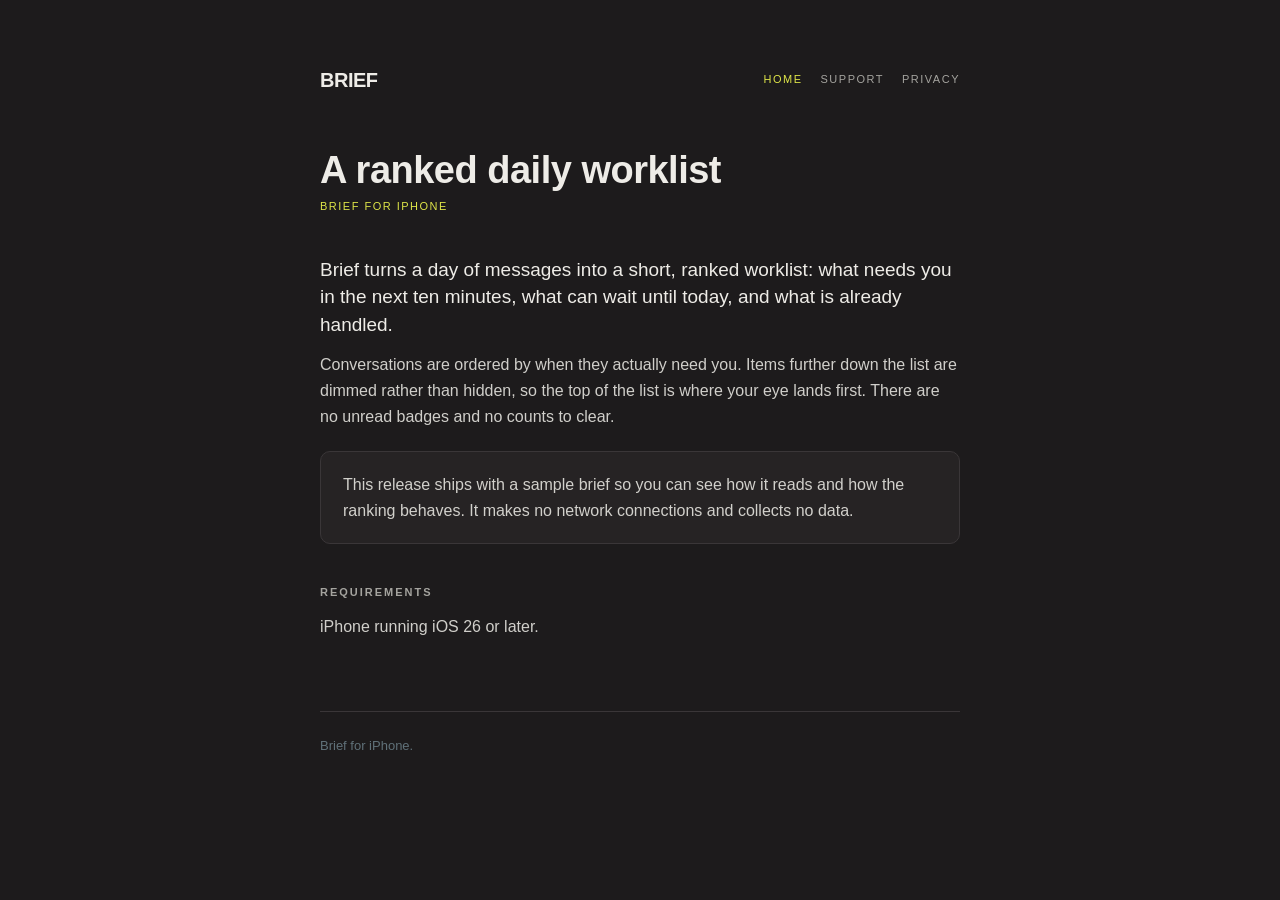
==== index.html @ c8c6f8d3 "Brief: support and privacy pages" ====
<!doctype html><html lang="en"><head><meta charset="utf-8">
<meta name="viewport" content="width=device-width,initial-scale=1">
<title>Brief — Brief</title><link rel="stylesheet" href="style.css"></head><body><div class="wrap">
<header><div class="mark">Brief</div><nav>
<a href="./" aria-current="page">Home</a>
<a href="support.html" >Support</a>
<a href="privacy.html" >Privacy</a>
</nav></header>
<h1>A ranked daily worklist</h1>
<div class="updated">Brief for iPhone</div>
<p class="lead">Brief turns a day of messages into a short, ranked worklist: what needs
you in the next ten minutes, what can wait until today, and what is already handled.</p>
<p>Conversations are ordered by when they actually need you. Items further down the list
are dimmed rather than hidden, so the top of the list is where your eye lands first.
There are no unread badges and no counts to clear.</p>
<div class="card"><p style="margin:0">This release ships with a sample brief so you can
see how it reads and how the ranking behaves. It makes no network connections and
collects no data.</p></div>
<h2>Requirements</h2><p>iPhone running iOS 26 or later.</p>
<footer>Brief for iPhone.</footer></div></body></html>
---- style.css ----
:root{
  --ink:#1d1b1c; --surface:#262324; --line:#3a3638;
  --text:#eeece7; --muted:#a5a49f; --dim:#607179; --accent:#dee548;
}
*{margin:0;padding:0;box-sizing:border-box}
body{background:var(--ink);color:var(--text);
  font-family:-apple-system,BlinkMacSystemFont,"Segoe UI",Helvetica,Arial,sans-serif;
  line-height:1.6;-webkit-font-smoothing:antialiased}
.wrap{max-width:680px;margin:0 auto;padding:64px 20px 96px}
header{display:flex;align-items:center;gap:10px;margin-bottom:56px}
.mark{font-size:20px;font-weight:700;letter-spacing:-.5px;text-transform:uppercase}
nav{margin-left:auto;display:flex;gap:18px}
nav a{color:var(--muted);text-decoration:none;font-size:11px;font-weight:500;
  letter-spacing:1.5px;text-transform:uppercase}
nav a:hover,nav a[aria-current]{color:var(--accent)}
h1{font-size:38px;font-weight:600;line-height:.95;letter-spacing:-.5px;margin-bottom:10px}
.updated{font-size:11px;font-weight:500;letter-spacing:1.5px;text-transform:uppercase;
  color:var(--accent);margin-bottom:40px}
h2{font-size:11px;font-weight:600;letter-spacing:2px;text-transform:uppercase;
  color:var(--muted);margin:40px 0 12px}
h3{font-size:17px;font-weight:600;margin:26px 0 6px}
p{margin-bottom:14px;color:rgba(238,236,231,.86)}
ul{margin:0 0 16px 18px}
li{margin-bottom:7px;color:rgba(238,236,231,.86)}
.lead{font-size:19px;line-height:1.45;color:var(--text)}
.card{background:var(--surface);border:1px solid var(--line);border-radius:10px;
  padding:20px 22px;margin:22px 0}
footer{margin-top:72px;padding-top:24px;border-top:1px solid var(--line);
  font-size:13px;color:var(--dim)}
a{color:var(--accent)}
@media(max-width:520px){h1{font-size:30px}.wrap{padding:40px 20px 72px}}
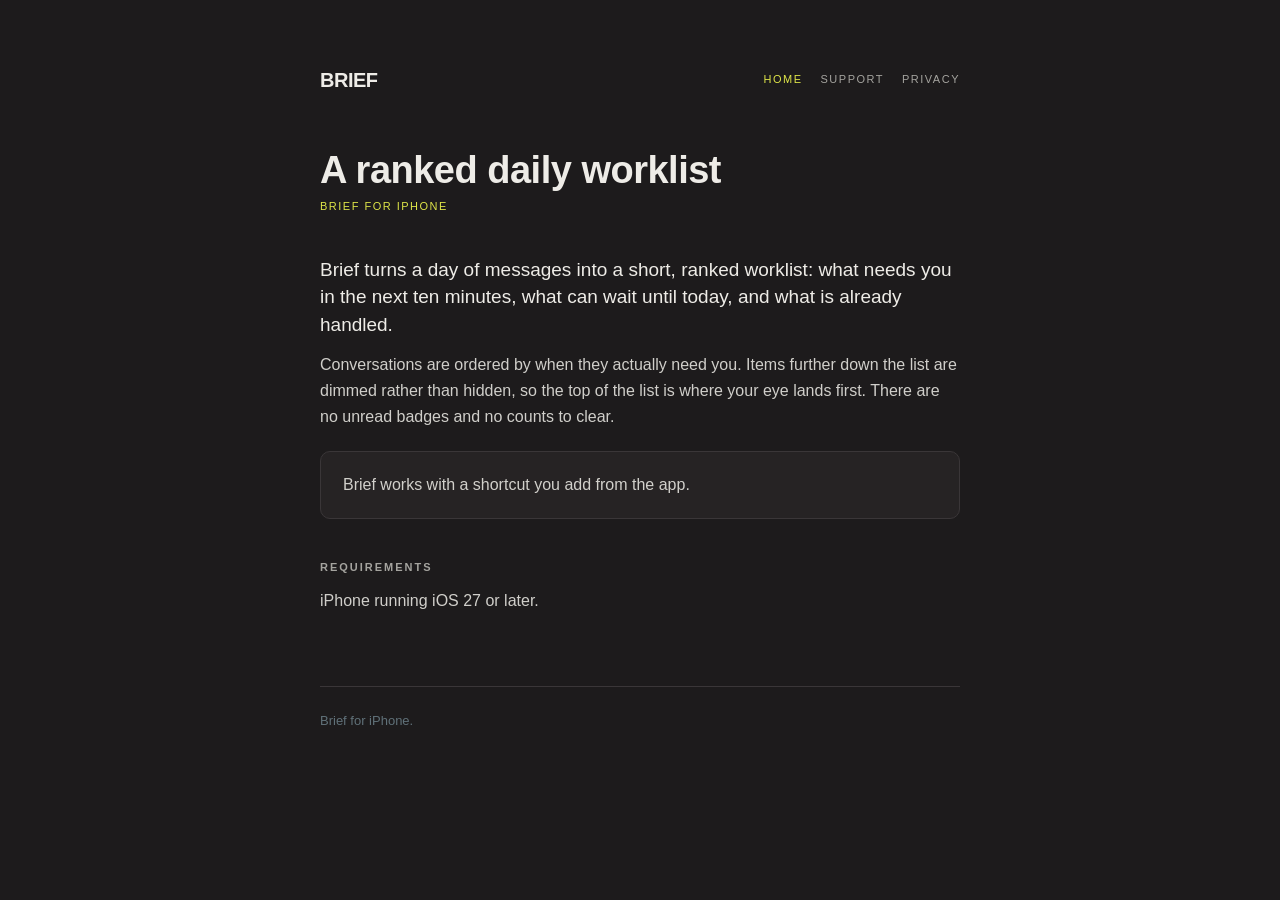
==== commit 4087cde5: "Update privacy and support pages for Brief 1.1" ====
--- a/index.html
+++ b/index.html
@@ -13,8 +13,6 @@
 <p>Conversations are ordered by when they actually need you. Items further down the list
 are dimmed rather than hidden, so the top of the list is where your eye lands first.
 There are no unread badges and no counts to clear.</p>
-<div class="card"><p style="margin:0">This release ships with a sample brief so you can
-see how it reads and how the ranking behaves. It makes no network connections and
-collects no data.</p></div>
-<h2>Requirements</h2><p>iPhone running iOS 26 or later.</p>
+<div class="card"><p style="margin:0">Brief works with a shortcut you add from the app.</p></div>
+<h2>Requirements</h2><p>iPhone running iOS 27 or later.</p>
 <footer>Brief for iPhone.</footer></div></body></html>
